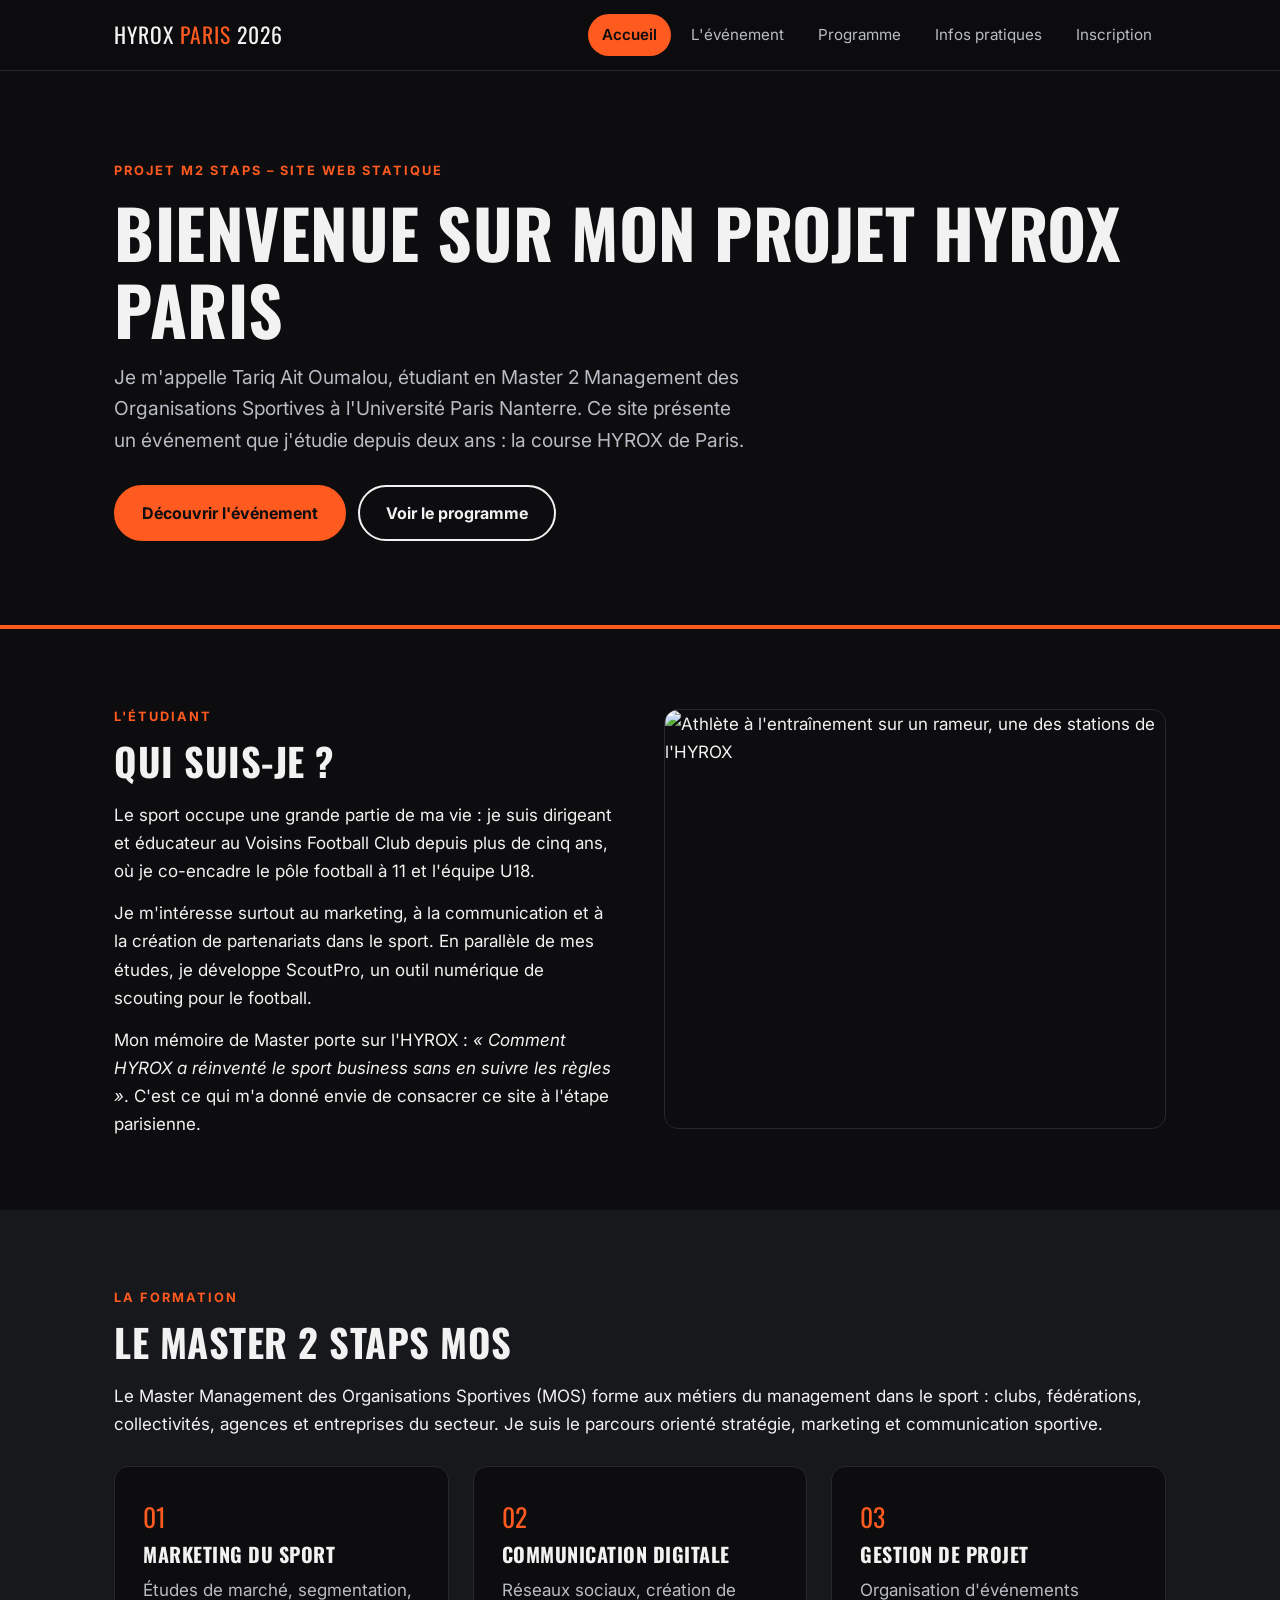
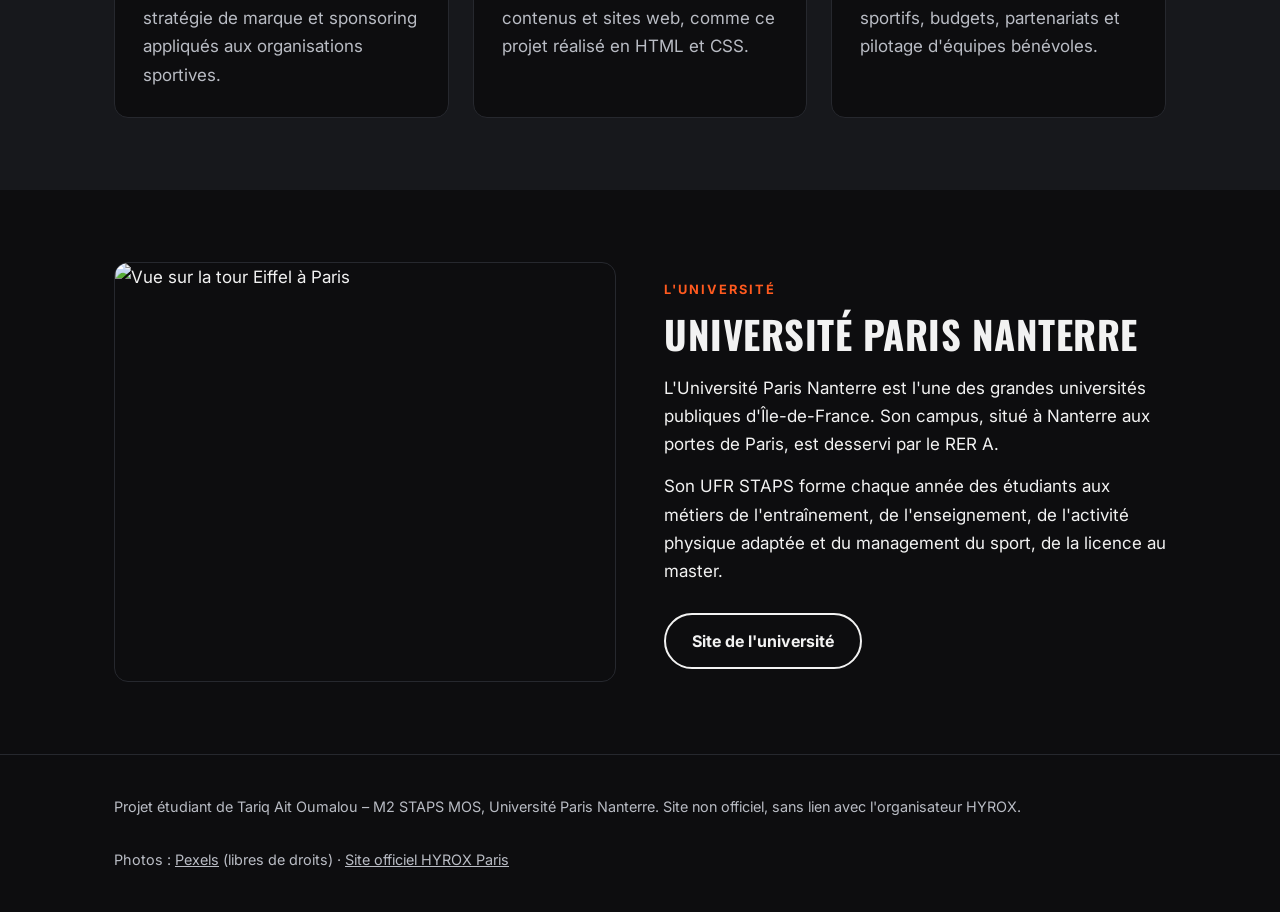
==== index.html @ c7ff5c4a "Add files via upload" ====
<!DOCTYPE html>
<html lang="fr">
<head>
  <meta charset="UTF-8">
  <meta name="viewport" content="width=device-width, initial-scale=1">
  <title>Accueil | HYROX Paris 2026 – Projet Tariq Ait Oumalou</title>
  <meta name="description" content="Projet étudiant de Tariq Ait Oumalou, M2 STAPS MOS à l'Université Paris Nanterre : présentation de l'étudiant, de la formation et de l'université.">
  <link rel="preconnect" href="https://fonts.googleapis.com">
  <link rel="preconnect" href="https://fonts.gstatic.com" crossorigin>
  <link href="https://fonts.googleapis.com/css2?family=Inter:wght@400;600;700&family=Oswald:wght@500;600&display=swap" rel="stylesheet">
  <link rel="stylesheet" href="style.css">
</head>
<body>
  <header class="entete">
    <div class="conteneur">
      <a class="logo" href="index.html">HYROX <span>Paris</span> 2026</a>
      <nav aria-label="Menu principal">
        <ul class="menu">
        <li><a href="index.html" class="actif" aria-current="page">Accueil</a></li>
        <li><a href="evenement.html">L'événement</a></li>
        <li><a href="programme.html">Programme</a></li>
        <li><a href="infos.html">Infos pratiques</a></li>
        <li><a href="inscription.html">Inscription</a></li>
        </ul>
      </nav>
    </div>
  </header>

  <main>
    <section class="bandeau bandeau-accueil">
      <div class="conteneur">
        <span class="etiquette">Projet M2 STAPS – Site web statique</span>
        <h1>Bienvenue sur mon projet HYROX Paris</h1>
        <p class="sous-titre">Je m'appelle Tariq Ait Oumalou, étudiant en Master 2 Management des Organisations Sportives à l'Université Paris Nanterre. Ce site présente un événement que j'étudie depuis deux ans : la course HYROX de Paris.</p>
        <div class="boutons">
          <a class="bouton" href="evenement.html">Découvrir l'événement</a>
          <a class="bouton bouton-contour" href="programme.html">Voir le programme</a>
        </div>
      </div>
    </section>

    <section class="section">
      <div class="conteneur deux-colonnes">
        <div>
          <span class="etiquette">L'étudiant</span>
          <h2>Qui suis-je ?</h2>
          <p>Le sport occupe une grande partie de ma vie : je suis dirigeant et éducateur au Voisins Football Club depuis plus de cinq ans, où je co-encadre le pôle football à 11 et l'équipe U18.</p>
          <p>Je m'intéresse surtout au marketing, à la communication et à la création de partenariats dans le sport. En parallèle de mes études, je développe ScoutPro, un outil numérique de scouting pour le football.</p>
          <p>Mon mémoire de Master porte sur l'HYROX : <em>« Comment HYROX a réinventé le sport business sans en suivre les règles »</em>. C'est ce qui m'a donné envie de consacrer ce site à l'étape parisienne.</p>
        </div>
        <img class="photo" src="images/rameur.jpg" alt="Athlète à l'entraînement sur un rameur, une des stations de l'HYROX">
      </div>
    </section>

    <section class="section section-claire">
      <div class="conteneur">
        <span class="etiquette">La formation</span>
        <h2>Le Master 2 STAPS MOS</h2>
        <p>Le Master Management des Organisations Sportives (MOS) forme aux métiers du management dans le sport : clubs, fédérations, collectivités, agences et entreprises du secteur. Je suis le parcours orienté stratégie, marketing et communication sportive.</p>
        <div class="grille">
          <div class="carte">
            <span class="numero">01</span>
            <h3>Marketing du sport</h3>
            <p>Études de marché, segmentation, stratégie de marque et sponsoring appliqués aux organisations sportives.</p>
          </div>
          <div class="carte">
            <span class="numero">02</span>
            <h3>Communication digitale</h3>
            <p>Réseaux sociaux, création de contenus et sites web, comme ce projet réalisé en HTML et CSS.</p>
          </div>
          <div class="carte">
            <span class="numero">03</span>
            <h3>Gestion de projet</h3>
            <p>Organisation d'événements sportifs, budgets, partenariats et pilotage d'équipes bénévoles.</p>
          </div>
        </div>
      </div>
    </section>

    <section class="section">
      <div class="conteneur deux-colonnes">
        <img class="photo" src="images/paris.jpg" alt="Vue sur la tour Eiffel à Paris">
        <div>
          <span class="etiquette">L'université</span>
          <h2>Université Paris Nanterre</h2>
          <p>L'Université Paris Nanterre est l'une des grandes universités publiques d'Île-de-France. Son campus, situé à Nanterre aux portes de Paris, est desservi par le RER A.</p>
          <p>Son UFR STAPS forme chaque année des étudiants aux métiers de l'entraînement, de l'enseignement, de l'activité physique adaptée et du management du sport, de la licence au master.</p>
          <div class="boutons">
            <a class="bouton bouton-contour" href="https://www.parisnanterre.fr" target="_blank" rel="noopener">Site de l'université</a>
          </div>
        </div>
      </div>
    </section>

  </main>

  <footer class="pied">
    <div class="conteneur">
      <p>Projet étudiant de Tariq Ait Oumalou – M2 STAPS MOS, Université Paris Nanterre. Site non officiel, sans lien avec l'organisateur HYROX.</p>
      <p>Photos : <a href="https://www.pexels.com/fr-fr/" target="_blank" rel="noopener">Pexels</a> (libres de droits) · <a href="https://france.hyrox.com/event/hyrox-paris-season-26-27-hfkuj6" target="_blank" rel="noopener">Site officiel HYROX Paris</a></p>
    </div>
  </footer>
</body>
</html>
---- style.css ----
/* ==========================================================
   HYROX Paris 2026 – Projet de site statique (M2 STAPS MOS)
   Feuille de style unique du site
   ========================================================== */

:root {
  --noir: #0d0d0f;
  --gris-fonce: #17181c;
  --gris: #26282e;
  --texte: #f2f2f2;
  --texte-doux: #b9bcc4;
  --accent: #ff5a1f;
  --accent-clair: #ff7a47;
  --rayon: 14px;
  --largeur: 1100px;
}

* { box-sizing: border-box; margin: 0; padding: 0; }

html { scroll-behavior: smooth; }

body {
  font-family: "Inter", Arial, sans-serif;
  background: var(--noir);
  color: var(--texte);
  line-height: 1.65;
  font-size: 17px;
}

img { max-width: 100%; display: block; }

a { color: var(--accent); }
a:hover { color: var(--accent-clair); }

h1, h2, h3 {
  font-family: "Oswald", Arial, sans-serif;
  text-transform: uppercase;
  line-height: 1.15;
  letter-spacing: 0.5px;
}
h1 { font-size: clamp(2.3rem, 6vw, 4.2rem); }
h2 { font-size: clamp(1.7rem, 3.5vw, 2.4rem); margin-bottom: 18px; }
h3 { font-size: 1.25rem; margin-bottom: 10px; }

p + p { margin-top: 14px; }

.conteneur {
  width: 100%;
  max-width: var(--largeur);
  margin: 0 auto;
  padding: 0 24px;
}

/* ---------- En-tête et menu ---------- */
.entete {
  position: sticky;
  top: 0;
  z-index: 10;
  background: rgba(13, 13, 15, 0.95);
  border-bottom: 1px solid var(--gris);
}
.entete .conteneur {
  display: flex;
  align-items: center;
  justify-content: space-between;
  gap: 20px;
  min-height: 70px;
  flex-wrap: wrap;
}
.logo {
  font-family: "Oswald", Arial, sans-serif;
  font-size: 1.35rem;
  text-transform: uppercase;
  color: var(--texte);
  text-decoration: none;
  letter-spacing: 1px;
}
.logo span { color: var(--accent); }

.menu {
  display: flex;
  flex-wrap: wrap;
  gap: 6px;
  list-style: none;
}
.menu a {
  display: block;
  padding: 8px 14px;
  border-radius: 999px;
  color: var(--texte-doux);
  text-decoration: none;
  font-size: 0.95rem;
}
.menu a:hover { color: var(--texte); background: var(--gris); }
.menu a.actif { color: var(--noir); background: var(--accent); font-weight: 600; }

/* ---------- Bandeau d'ouverture ---------- */
.bandeau {
  position: relative;
  min-height: 62vh;
  display: flex;
  align-items: center;
  background-size: cover;
  background-position: center;
  border-bottom: 4px solid var(--accent);
}
.bandeau::before {
  content: "";
  position: absolute;
  inset: 0;
  background: linear-gradient(90deg, rgba(13,13,15,0.92) 0%, rgba(13,13,15,0.55) 100%);
}
.bandeau .conteneur { position: relative; padding-top: 70px; padding-bottom: 70px; }
.bandeau p.sous-titre { font-size: 1.2rem; color: var(--texte-doux); max-width: 640px; margin-top: 14px; }

.bandeau-accueil { background-image: url("images/course.jpg"); }
.bandeau-evenement { background-image: url("images/hero.jpg"); }
.bandeau-programme { background-image: url("images/sled.jpg"); }
.bandeau-infos { background-image: url("images/paris.jpg"); }
.bandeau-inscription { background-image: url("images/wallball.jpg"); }

.etiquette {
  display: inline-block;
  color: var(--accent);
  font-weight: 700;
  font-size: 0.8rem;
  letter-spacing: 2px;
  text-transform: uppercase;
  margin-bottom: 12px;
}

/* ---------- Sections ---------- */
.section { padding: 72px 0; }
.section-claire { background: var(--gris-fonce); }

.deux-colonnes {
  display: grid;
  grid-template-columns: 1fr 1fr;
  gap: 48px;
  align-items: center;
}

.grille {
  display: grid;
  grid-template-columns: repeat(3, 1fr);
  gap: 24px;
  margin-top: 28px;
}
.grille-4 { grid-template-columns: repeat(4, 1fr); }

.carte {
  background: var(--gris-fonce);
  border: 1px solid var(--gris);
  border-radius: var(--rayon);
  padding: 28px;
}
.section-claire .carte { background: var(--noir); }
.carte .numero {
  font-family: "Oswald", Arial, sans-serif;
  color: var(--accent);
  font-size: 1.6rem;
  display: block;
  margin-bottom: 6px;
}
.carte p { color: var(--texte-doux); }

.photo {
  border-radius: var(--rayon);
  border: 1px solid var(--gris);
  width: 100%;
  height: 420px;
  object-fit: cover;
}

.chiffres {
  display: grid;
  grid-template-columns: repeat(4, 1fr);
  gap: 20px;
  margin-top: 28px;
}
.chiffre {
  border-left: 3px solid var(--accent);
  padding-left: 16px;
}
.chiffre strong {
  display: block;
  font-family: "Oswald", Arial, sans-serif;
  font-size: 2.4rem;
  color: var(--texte);
}
.chiffre span { color: var(--texte-doux); font-size: 0.95rem; }

/* ---------- Tableaux ---------- */
.tableau {
  width: 100%;
  border-collapse: collapse;
  margin-top: 24px;
  font-size: 0.98rem;
}
.tableau th, .tableau td {
  text-align: left;
  padding: 14px 16px;
  border-bottom: 1px solid var(--gris);
}
.tableau th {
  font-family: "Oswald", Arial, sans-serif;
  text-transform: uppercase;
  color: var(--accent);
  font-weight: 500;
  letter-spacing: 1px;
}
.tableau tr:hover td { background: var(--gris-fonce); }
.tableau-scroll { overflow-x: auto; }

/* ---------- Frise du programme ---------- */
.frise { list-style: none; margin-top: 28px; border-left: 3px solid var(--gris); }
.frise li { position: relative; padding: 0 0 28px 30px; }
.frise li::before {
  content: "";
  position: absolute;
  left: -9px;
  top: 6px;
  width: 15px;
  height: 15px;
  border-radius: 50%;
  background: var(--accent);
}
.frise .heure {
  font-family: "Oswald", Arial, sans-serif;
  color: var(--accent);
  font-size: 1.1rem;
}
.frise p { color: var(--texte-doux); }

/* ---------- Listes ---------- */
.liste { list-style: none; margin-top: 16px; }
.liste li { padding: 8px 0 8px 28px; position: relative; color: var(--texte-doux); }
.liste li::before {
  content: "";
  position: absolute;
  left: 0;
  top: 17px;
  width: 12px;
  height: 3px;
  background: var(--accent);
}
.liste strong { color: var(--texte); }

/* ---------- Boutons ---------- */
.boutons { display: flex; flex-wrap: wrap; gap: 12px; margin-top: 28px; }
.bouton {
  display: inline-block;
  padding: 13px 26px;
  border-radius: 999px;
  background: var(--accent);
  color: var(--noir);
  font-weight: 700;
  text-decoration: none;
  border: 2px solid var(--accent);
  cursor: pointer;
  font-size: 1rem;
  font-family: inherit;
}
.bouton:hover { background: var(--accent-clair); color: var(--noir); }
.bouton-contour { background: transparent; color: var(--texte); border-color: var(--texte); }
.bouton-contour:hover { background: var(--texte); color: var(--noir); }

/* ---------- Encadrés ---------- */
.encadre {
  background: rgba(255, 90, 31, 0.1);
  border: 1px solid var(--accent);
  border-radius: var(--rayon);
  padding: 20px 24px;
  margin-top: 28px;
  color: var(--texte);
}

/* ---------- Formulaire ---------- */
.formulaire {
  background: var(--gris-fonce);
  border: 1px solid var(--gris);
  border-radius: var(--rayon);
  padding: 32px;
  display: grid;
  grid-template-columns: 1fr 1fr;
  gap: 20px;
}
.champ { display: flex; flex-direction: column; gap: 8px; }
.champ-large { grid-column: 1 / -1; }
.formulaire label { font-weight: 600; font-size: 0.95rem; }
.formulaire input,
.formulaire select,
.formulaire textarea {
  background: var(--noir);
  border: 1px solid var(--gris);
  border-radius: 10px;
  padding: 13px 14px;
  color: var(--texte);
  font-family: inherit;
  font-size: 1rem;
}
.formulaire input:focus,
.formulaire select:focus,
.formulaire textarea:focus { outline: none; border-color: var(--accent); }
.formulaire textarea { min-height: 120px; resize: vertical; }
.case { flex-direction: row; align-items: flex-start; gap: 10px; }
.case input { margin-top: 5px; accent-color: var(--accent); }
.case label { font-weight: 400; color: var(--texte-doux); }

/* ---------- Pied de page ---------- */
.pied {
  border-top: 1px solid var(--gris);
  padding: 40px 0;
  color: var(--texte-doux);
  font-size: 0.9rem;
}
.pied .conteneur { display: flex; flex-wrap: wrap; justify-content: space-between; gap: 16px; }
.pied a { color: var(--texte-doux); }

/* ---------- Responsive ---------- */
@media (max-width: 860px) {
  .deux-colonnes, .grille, .grille-4, .formulaire { grid-template-columns: 1fr; }
  .chiffres { grid-template-columns: 1fr 1fr; }
  .photo { height: 300px; }
  .section { padding: 52px 0; }
  .entete .conteneur { padding-top: 12px; padding-bottom: 12px; }
}

.titre-formulaire { margin-top: 36px; }
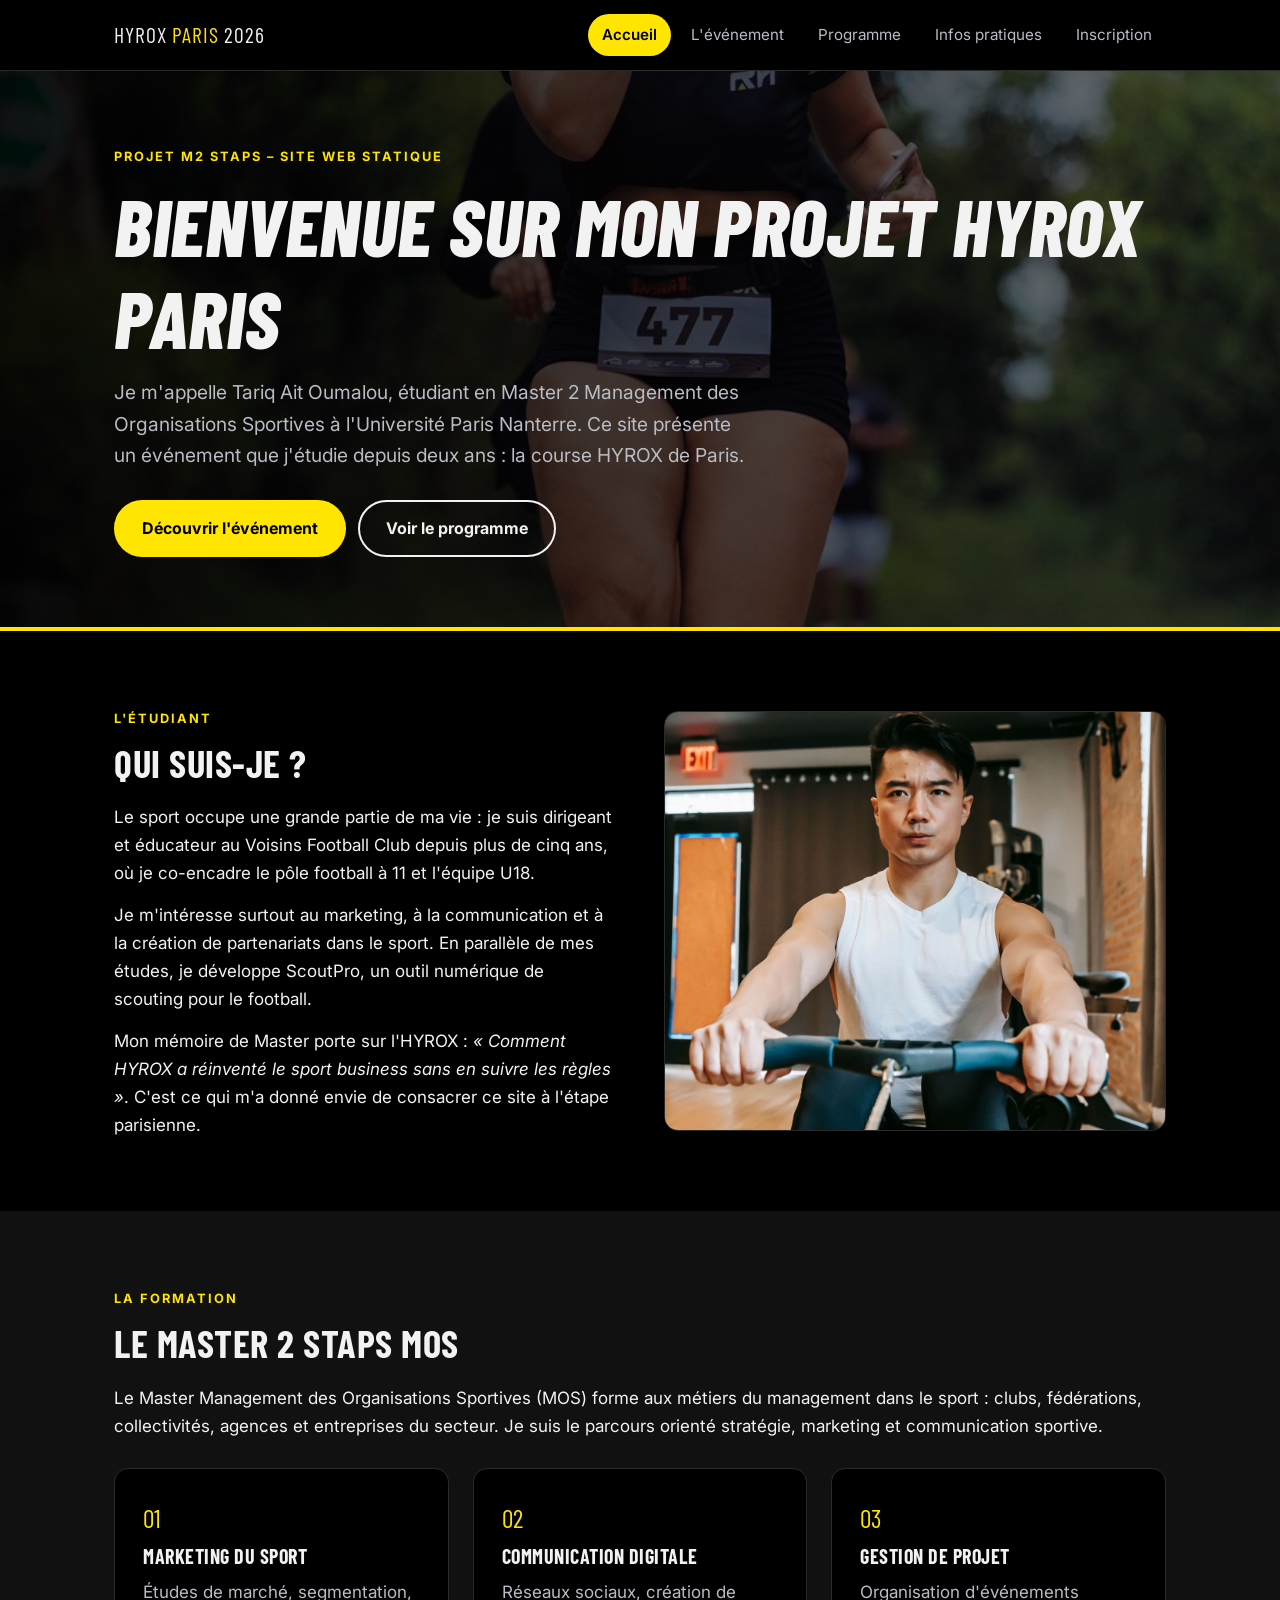
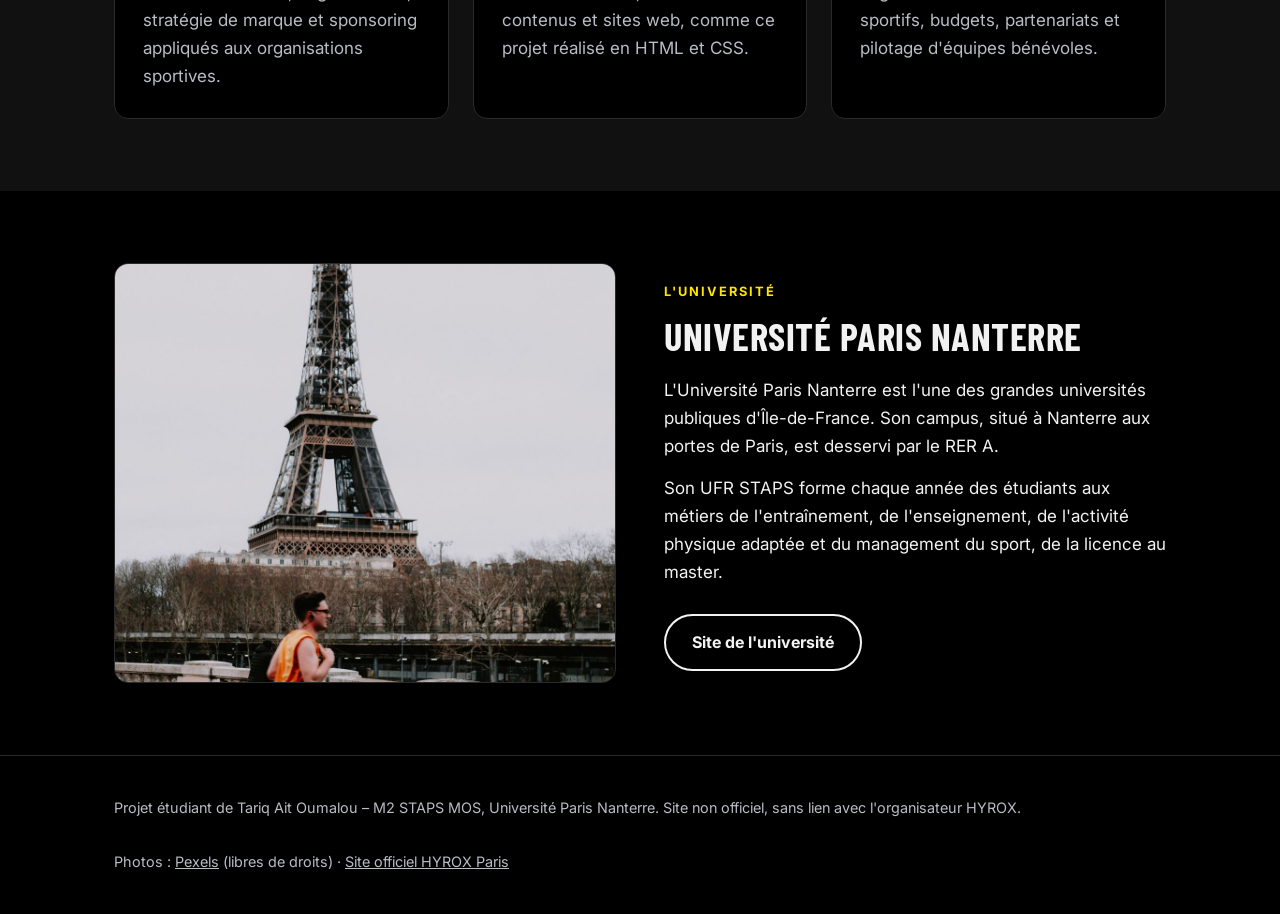
==== commit d32bcf97: "Add files via upload" ====
--- a/index.html
+++ b/index.html
@@ -7,7 +7,7 @@
   <meta name="description" content="Projet étudiant de Tariq Ait Oumalou, M2 STAPS MOS à l'Université Paris Nanterre : présentation de l'étudiant, de la formation et de l'université.">
   <link rel="preconnect" href="https://fonts.googleapis.com">
   <link rel="preconnect" href="https://fonts.gstatic.com" crossorigin>
-  <link href="https://fonts.googleapis.com/css2?family=Inter:wght@400;600;700&family=Oswald:wght@500;600&display=swap" rel="stylesheet">
+  <link href="https://fonts.googleapis.com/css2?family=Inter:wght@400;600;700&family=Barlow+Condensed:ital,wght@0,700;0,800;1,800&display=swap" rel="stylesheet">
   <link rel="stylesheet" href="style.css">
 </head>
 <body>
--- a/style.css
+++ b/style.css
@@ -1,16 +1,17 @@
 /* ==========================================================
+   Charte inspirée des couleurs HYROX (noir / jaune), sans logo officiel
    HYROX Paris 2026 – Projet de site statique (M2 STAPS MOS)
    Feuille de style unique du site
    ========================================================== */
 
 :root {
-  --noir: #0d0d0f;
-  --gris-fonce: #17181c;
-  --gris: #26282e;
+  --noir: #000000;
+  --gris-fonce: #111111;
+  --gris: #2a2a2a;
   --texte: #f2f2f2;
   --texte-doux: #b9bcc4;
-  --accent: #ff5a1f;
-  --accent-clair: #ff7a47;
+  --accent: #ffe500;
+  --accent-clair: #fff066;
   --rayon: 14px;
   --largeur: 1100px;
 }
@@ -33,12 +34,13 @@
 a:hover { color: var(--accent-clair); }
 
 h1, h2, h3 {
-  font-family: "Oswald", Arial, sans-serif;
+  font-family: "Barlow Condensed", Arial, sans-serif;
   text-transform: uppercase;
   line-height: 1.15;
   letter-spacing: 0.5px;
-}
-h1 { font-size: clamp(2.3rem, 6vw, 4.2rem); }
+  font-weight: 700;
+}
+h1 { font-size: clamp(2.6rem, 7vw, 5rem); font-weight: 800; font-style: italic; }
 h2 { font-size: clamp(1.7rem, 3.5vw, 2.4rem); margin-bottom: 18px; }
 h3 { font-size: 1.25rem; margin-bottom: 10px; }
 
@@ -56,7 +58,7 @@
   position: sticky;
   top: 0;
   z-index: 10;
-  background: rgba(13, 13, 15, 0.95);
+  background: rgba(0, 0, 0, 0.95);
   border-bottom: 1px solid var(--gris);
 }
 .entete .conteneur {
@@ -68,7 +70,7 @@
   flex-wrap: wrap;
 }
 .logo {
-  font-family: "Oswald", Arial, sans-serif;
+  font-family: "Barlow Condensed", Arial, sans-serif;
   font-size: 1.35rem;
   text-transform: uppercase;
   color: var(--texte);
@@ -108,7 +110,7 @@
   content: "";
   position: absolute;
   inset: 0;
-  background: linear-gradient(90deg, rgba(13,13,15,0.92) 0%, rgba(13,13,15,0.55) 100%);
+  background: linear-gradient(90deg, rgba(0,0,0,0.9) 0%, rgba(0,0,0,0.5) 100%);
 }
 .bandeau .conteneur { position: relative; padding-top: 70px; padding-bottom: 70px; }
 .bandeau p.sous-titre { font-size: 1.2rem; color: var(--texte-doux); max-width: 640px; margin-top: 14px; }
@@ -156,7 +158,7 @@
 }
 .section-claire .carte { background: var(--noir); }
 .carte .numero {
-  font-family: "Oswald", Arial, sans-serif;
+  font-family: "Barlow Condensed", Arial, sans-serif;
   color: var(--accent);
   font-size: 1.6rem;
   display: block;
@@ -184,7 +186,7 @@
 }
 .chiffre strong {
   display: block;
-  font-family: "Oswald", Arial, sans-serif;
+  font-family: "Barlow Condensed", Arial, sans-serif;
   font-size: 2.4rem;
   color: var(--texte);
 }
@@ -203,7 +205,7 @@
   border-bottom: 1px solid var(--gris);
 }
 .tableau th {
-  font-family: "Oswald", Arial, sans-serif;
+  font-family: "Barlow Condensed", Arial, sans-serif;
   text-transform: uppercase;
   color: var(--accent);
   font-weight: 500;
@@ -226,7 +228,7 @@
   background: var(--accent);
 }
 .frise .heure {
-  font-family: "Oswald", Arial, sans-serif;
+  font-family: "Barlow Condensed", Arial, sans-serif;
   color: var(--accent);
   font-size: 1.1rem;
 }
@@ -267,7 +269,7 @@
 
 /* ---------- Encadrés ---------- */
 .encadre {
-  background: rgba(255, 90, 31, 0.1);
+  background: rgba(255, 229, 0, 0.08);
   border: 1px solid var(--accent);
   border-radius: var(--rayon);
   padding: 20px 24px;
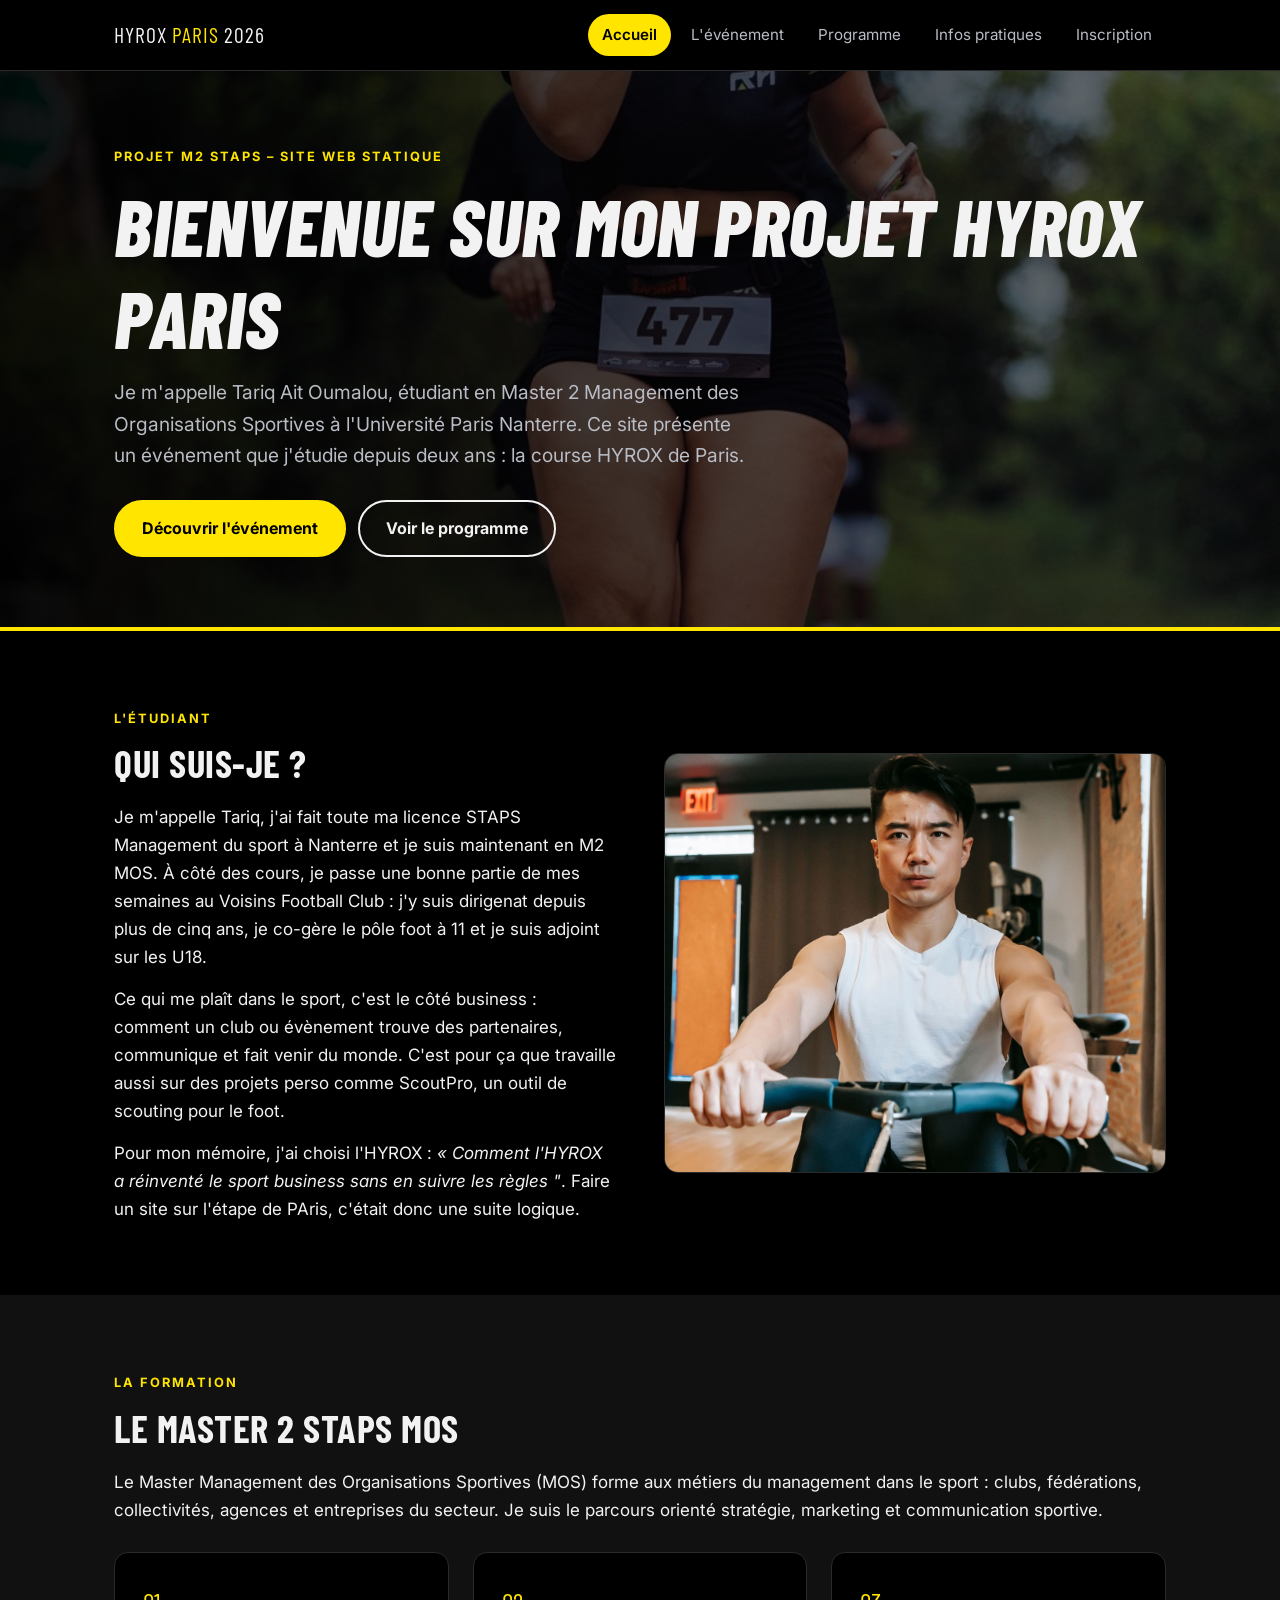
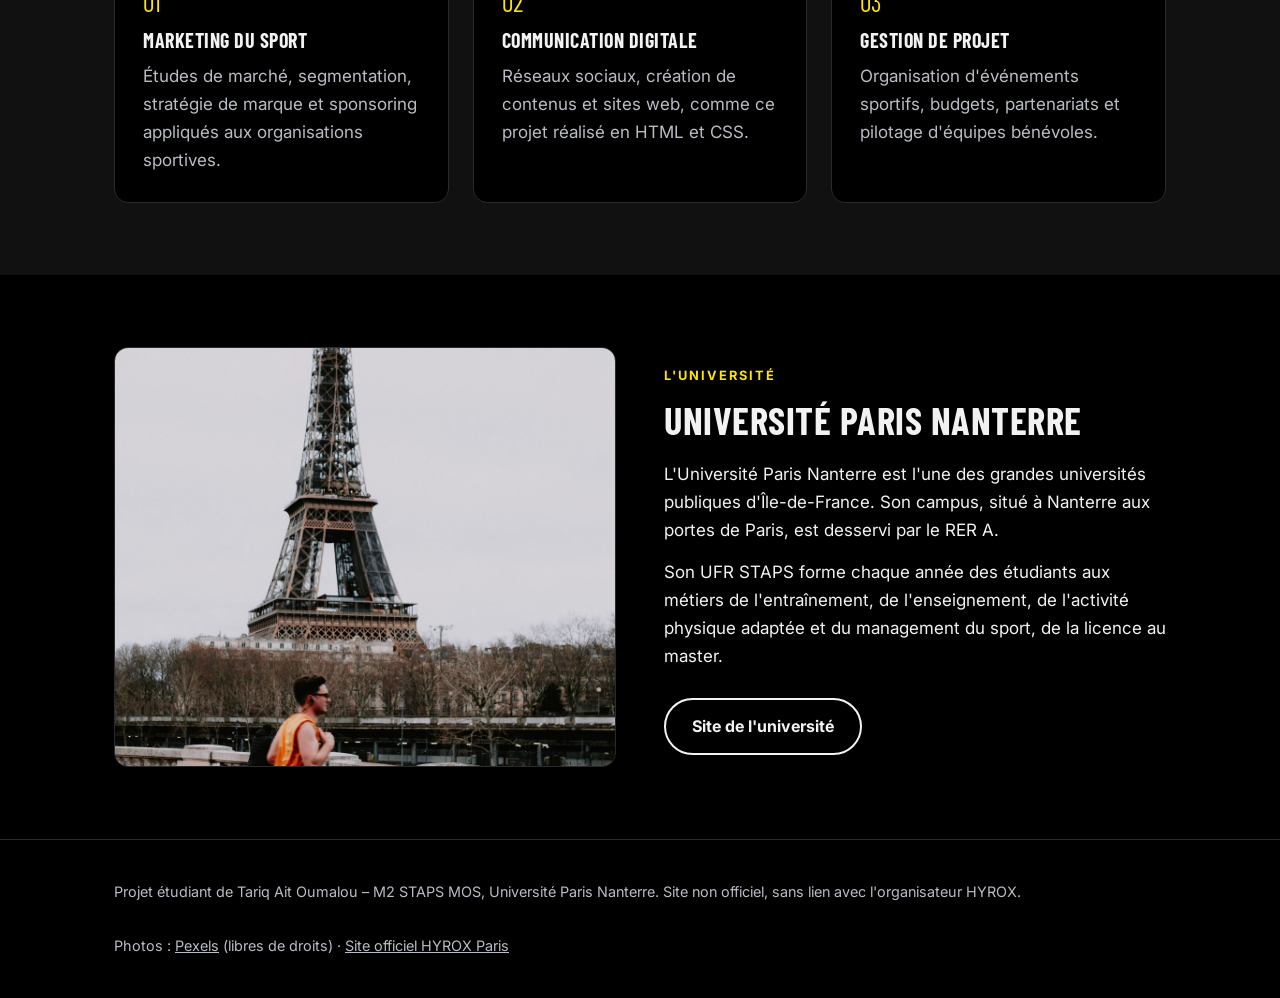
==== commit 7ae2e8b6: "Réécriture de la présentation Qui suis-je Updated personal description and project details." ====
--- a/index.html
+++ b/index.html
@@ -44,9 +44,9 @@
         <div>
           <span class="etiquette">L'étudiant</span>
           <h2>Qui suis-je ?</h2>
-          <p>Le sport occupe une grande partie de ma vie : je suis dirigeant et éducateur au Voisins Football Club depuis plus de cinq ans, où je co-encadre le pôle football à 11 et l'équipe U18.</p>
-          <p>Je m'intéresse surtout au marketing, à la communication et à la création de partenariats dans le sport. En parallèle de mes études, je développe ScoutPro, un outil numérique de scouting pour le football.</p>
-          <p>Mon mémoire de Master porte sur l'HYROX : <em>« Comment HYROX a réinventé le sport business sans en suivre les règles »</em>. C'est ce qui m'a donné envie de consacrer ce site à l'étape parisienne.</p>
+          <p>Je m'appelle Tariq, j'ai fait toute ma licence STAPS Management du sport à Nanterre et je suis maintenant en M2 MOS. À côté des cours, je passe une bonne partie de mes semaines au Voisins Football Club : j'y suis dirigenat depuis plus de cinq ans, je co-gère le pôle foot à 11 et je suis adjoint sur les U18.</p>
+          <p>Ce qui me plaît dans le sport, c'est le côté business : comment un club ou évènement trouve des partenaires, communique et fait venir du monde. C'est pour ça que travaille aussi sur des projets perso comme ScoutPro, un outil de scouting pour le foot.</p>
+          <p>Pour mon mémoire, j'ai choisi l'HYROX : <em>« Comment l'HYROX a réinventé le sport business sans en suivre les règles "</em>. Faire un site sur l'étape de PAris, c'était donc une suite logique.</p>
         </div>
         <img class="photo" src="images/rameur.jpg" alt="Athlète à l'entraînement sur un rameur, une des stations de l'HYROX">
       </div>
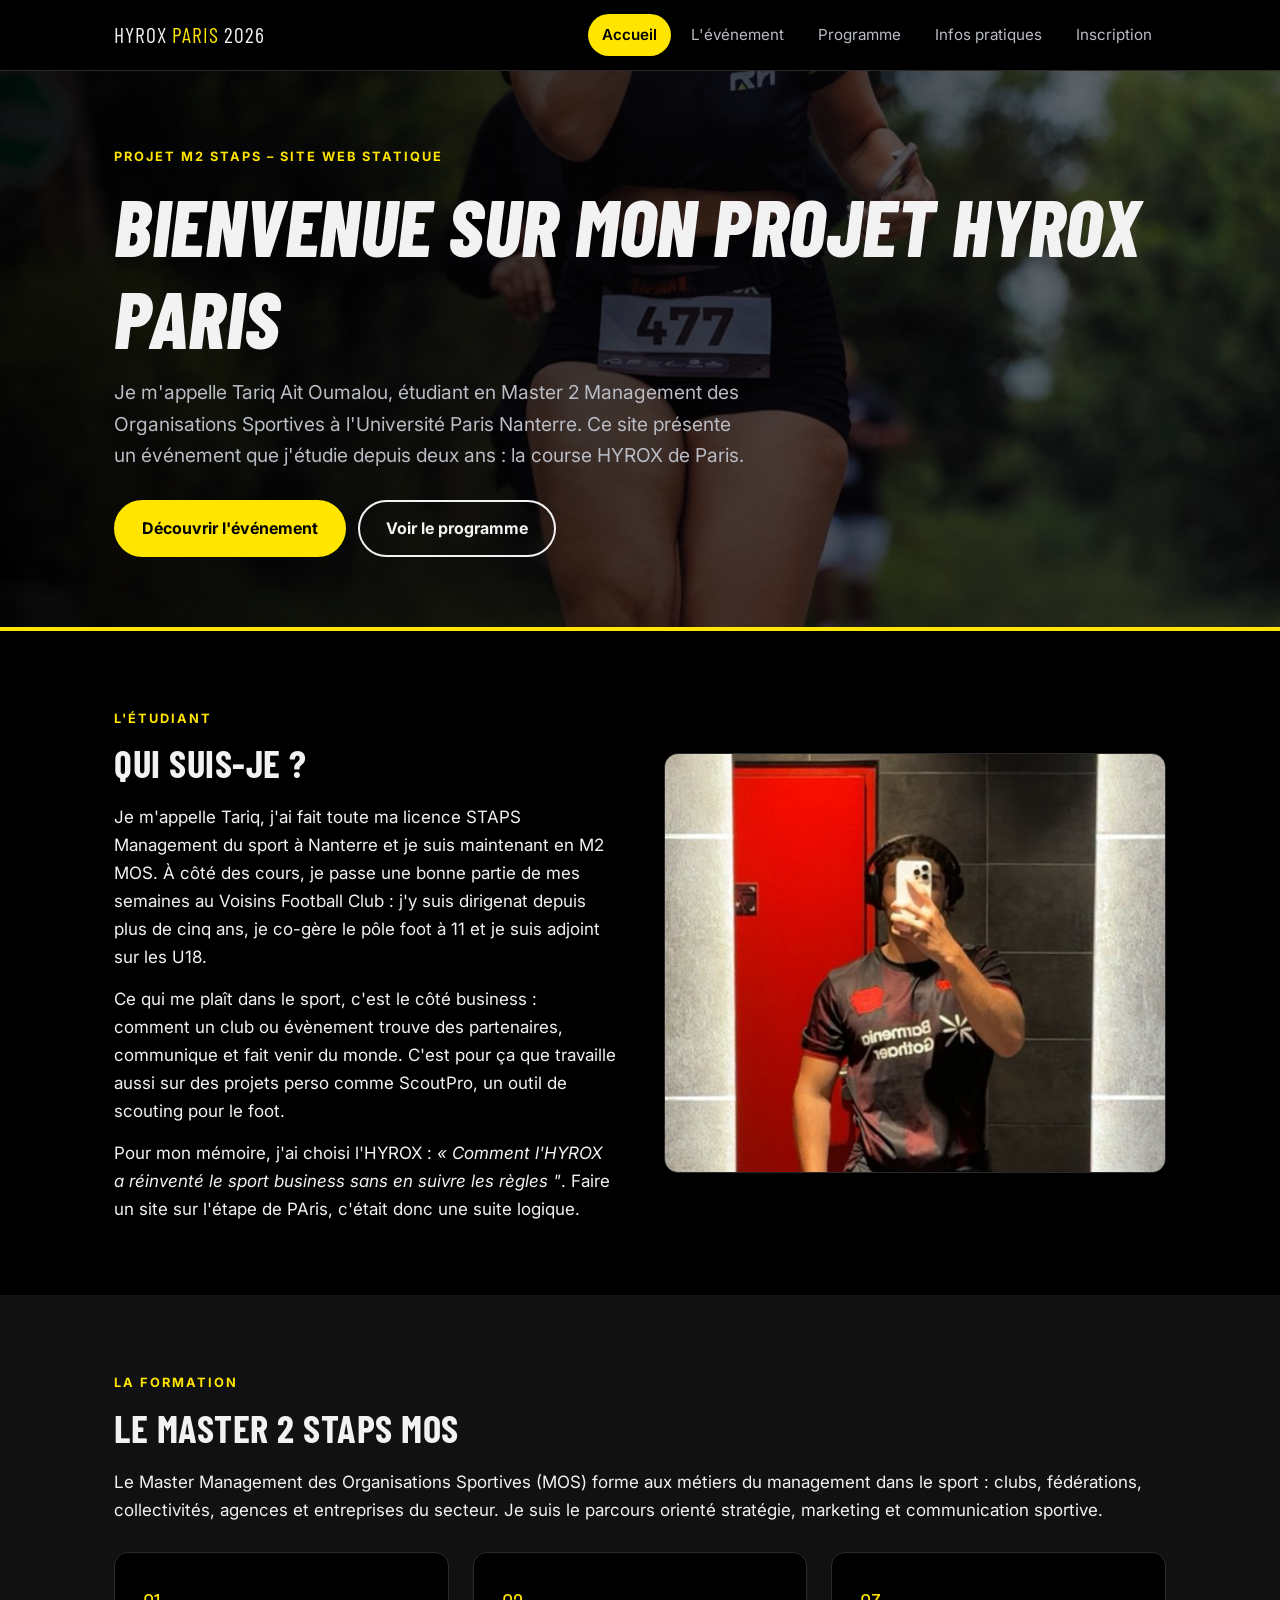
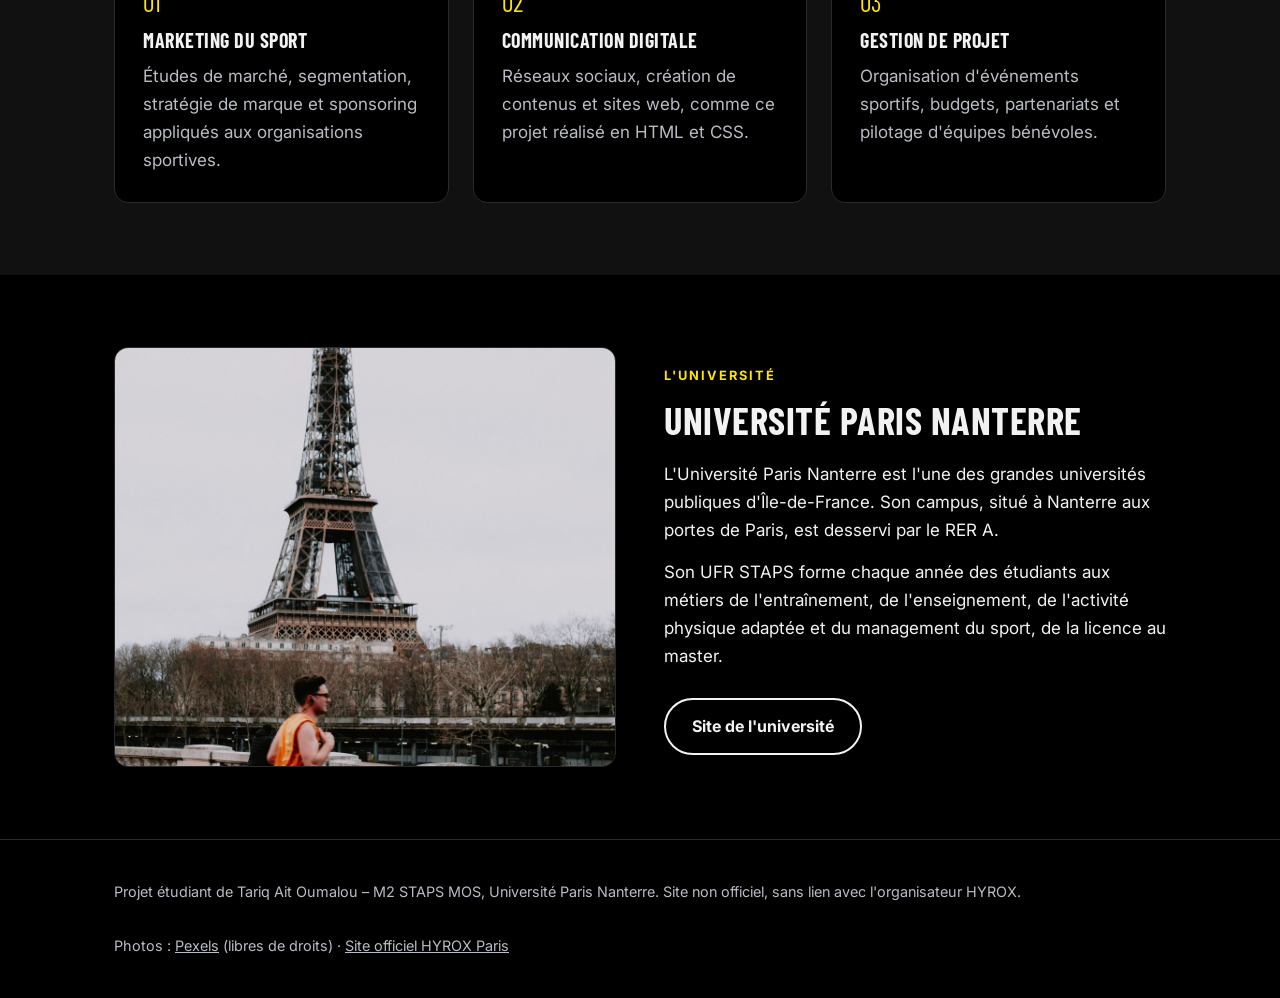
==== commit 5a4d6c00: "Photo personnelle sur l'accueil et correction de la note IA" ====
--- a/index.html
+++ b/index.html
@@ -48,7 +48,7 @@
           <p>Ce qui me plaît dans le sport, c'est le côté business : comment un club ou évènement trouve des partenaires, communique et fait venir du monde. C'est pour ça que travaille aussi sur des projets perso comme ScoutPro, un outil de scouting pour le foot.</p>
           <p>Pour mon mémoire, j'ai choisi l'HYROX : <em>« Comment l'HYROX a réinventé le sport business sans en suivre les règles "</em>. Faire un site sur l'étape de PAris, c'était donc une suite logique.</p>
         </div>
-        <img class="photo" src="images/rameur.jpg" alt="Athlète à l'entraînement sur un rameur, une des stations de l'HYROX">
+        <img class="photo" src="images/moi.jpg" alt="Photo de Tariq Ait Oumalou">
       </div>
     </section>
 
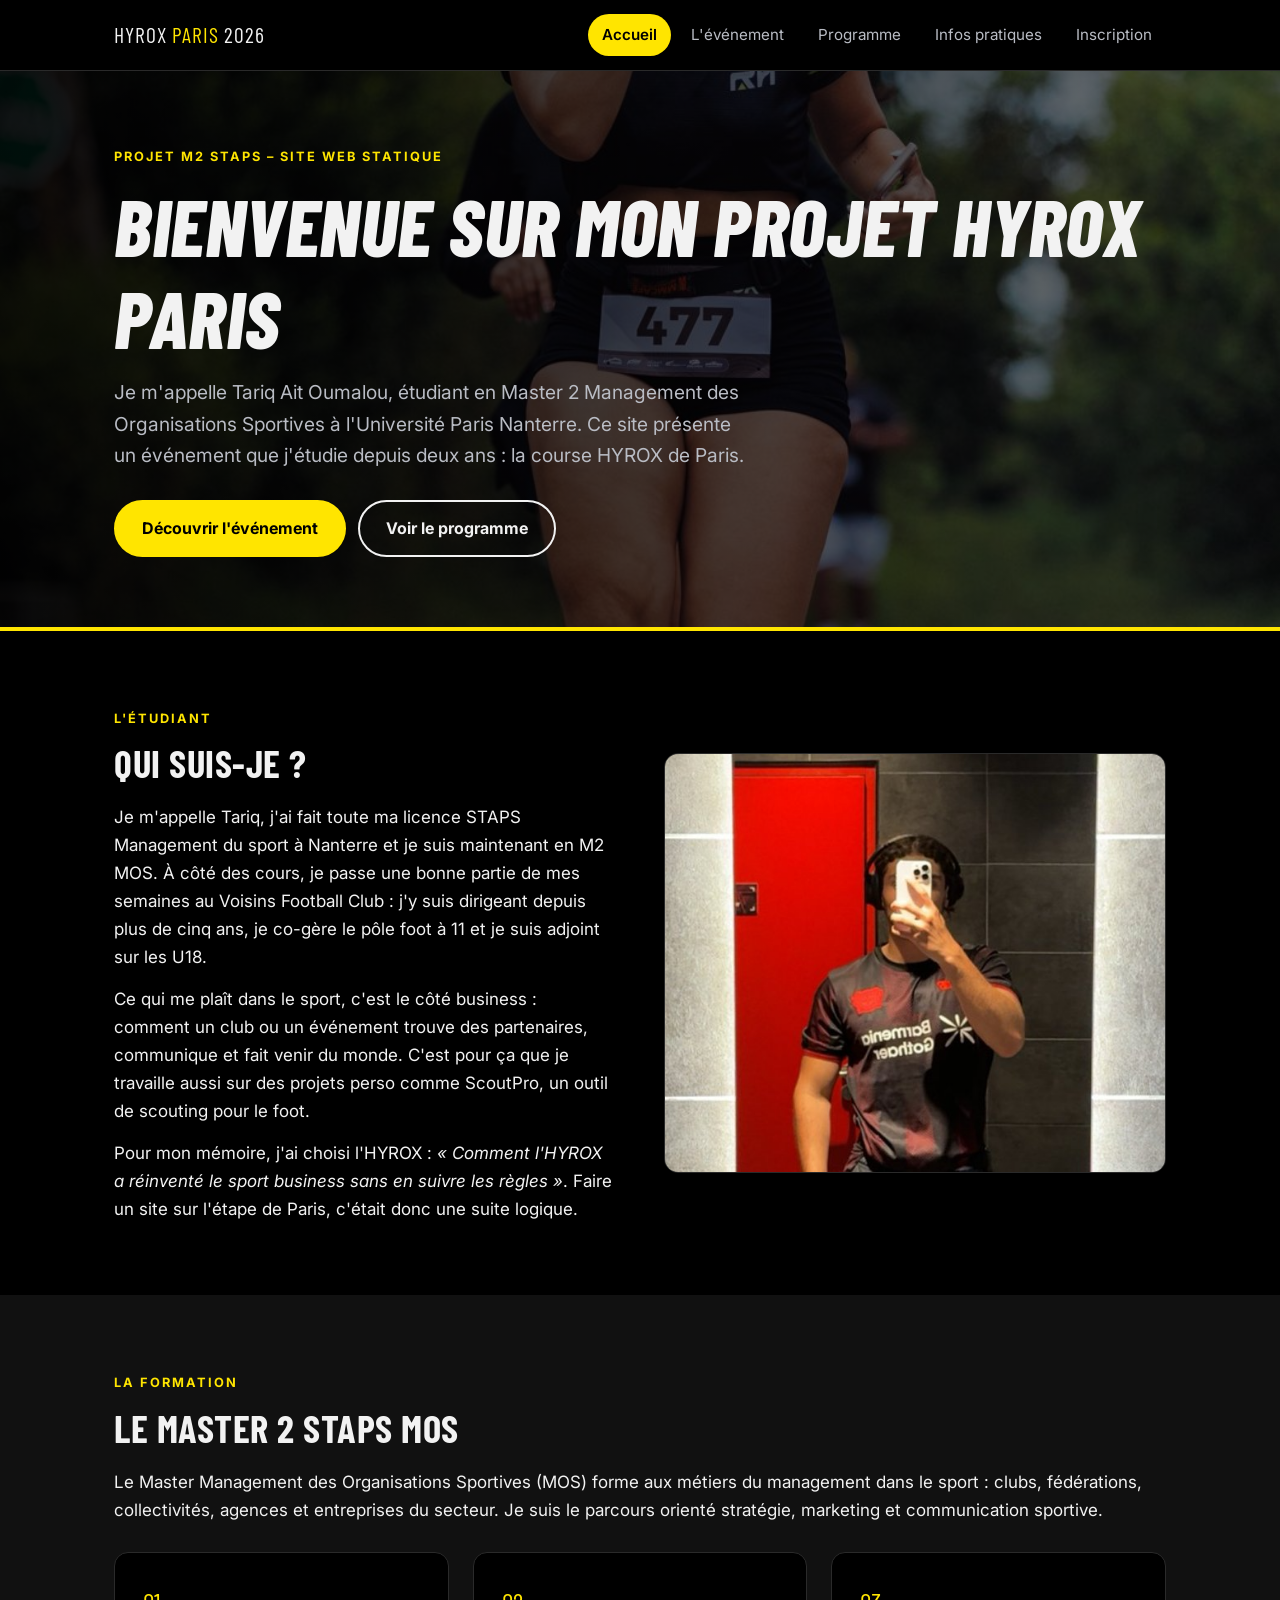
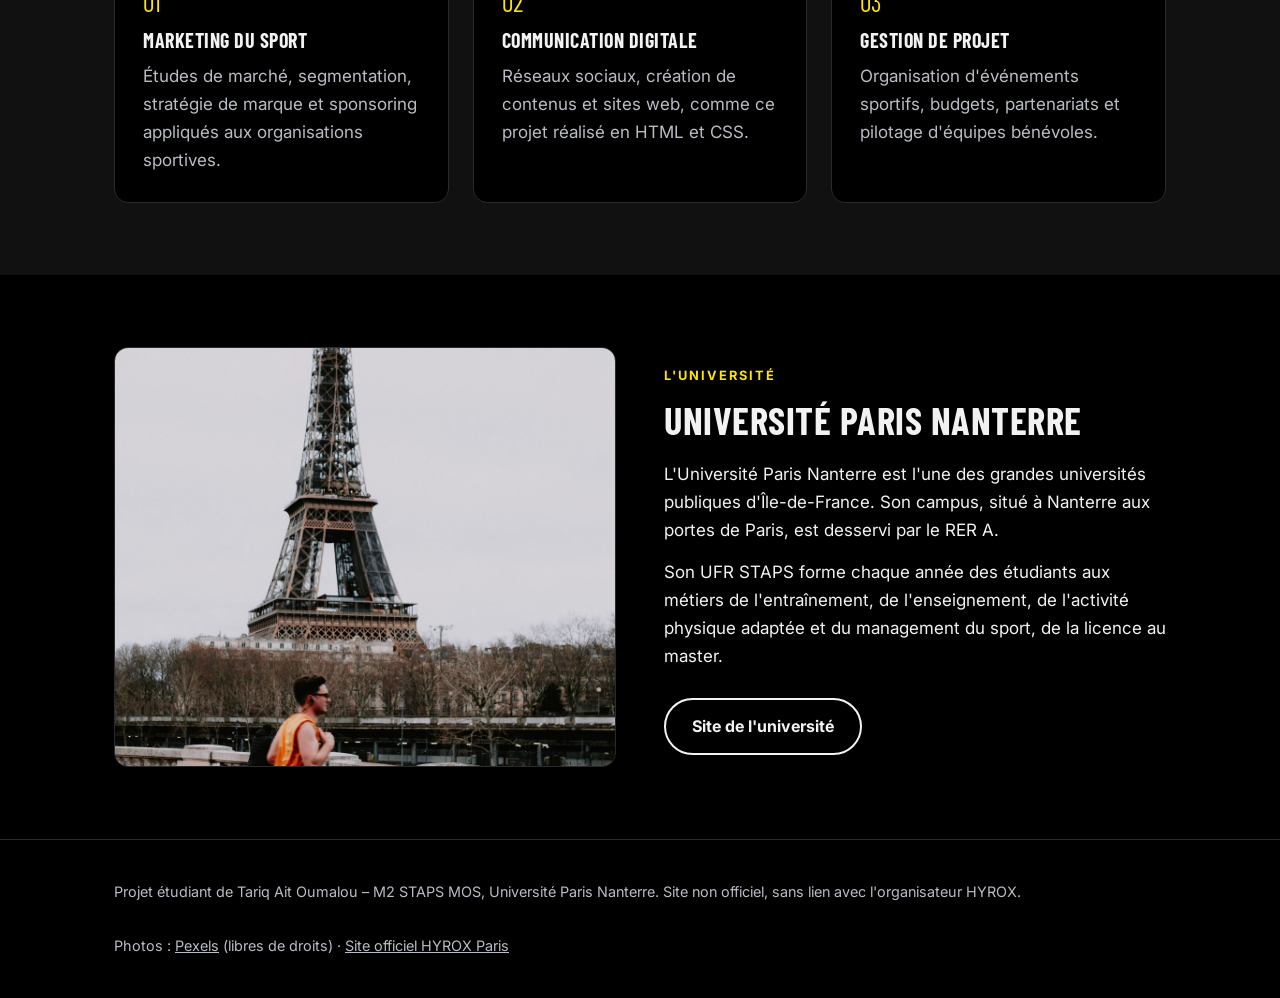
==== commit 4c87fc74: "Corrections orthographiques de la section Qui suis-je" ====
--- a/index.html
+++ b/index.html
@@ -44,9 +44,9 @@
         <div>
           <span class="etiquette">L'étudiant</span>
           <h2>Qui suis-je ?</h2>
-          <p>Je m'appelle Tariq, j'ai fait toute ma licence STAPS Management du sport à Nanterre et je suis maintenant en M2 MOS. À côté des cours, je passe une bonne partie de mes semaines au Voisins Football Club : j'y suis dirigenat depuis plus de cinq ans, je co-gère le pôle foot à 11 et je suis adjoint sur les U18.</p>
-          <p>Ce qui me plaît dans le sport, c'est le côté business : comment un club ou évènement trouve des partenaires, communique et fait venir du monde. C'est pour ça que travaille aussi sur des projets perso comme ScoutPro, un outil de scouting pour le foot.</p>
-          <p>Pour mon mémoire, j'ai choisi l'HYROX : <em>« Comment l'HYROX a réinventé le sport business sans en suivre les règles "</em>. Faire un site sur l'étape de PAris, c'était donc une suite logique.</p>
+          <p>Je m'appelle Tariq, j'ai fait toute ma licence STAPS Management du sport à Nanterre et je suis maintenant en M2 MOS. À côté des cours, je passe une bonne partie de mes semaines au Voisins Football Club : j'y suis dirigeant depuis plus de cinq ans, je co-gère le pôle foot à 11 et je suis adjoint sur les U18.</p>
+          <p>Ce qui me plaît dans le sport, c'est le côté business : comment un club ou un événement trouve des partenaires, communique et fait venir du monde. C'est pour ça que je travaille aussi sur des projets perso comme ScoutPro, un outil de scouting pour le foot.</p>
+          <p>Pour mon mémoire, j'ai choisi l'HYROX : <em>« Comment l'HYROX a réinventé le sport business sans en suivre les règles »</em>. Faire un site sur l'étape de Paris, c'était donc une suite logique.</p>
         </div>
         <img class="photo" src="images/moi.jpg" alt="Photo de Tariq Ait Oumalou">
       </div>
